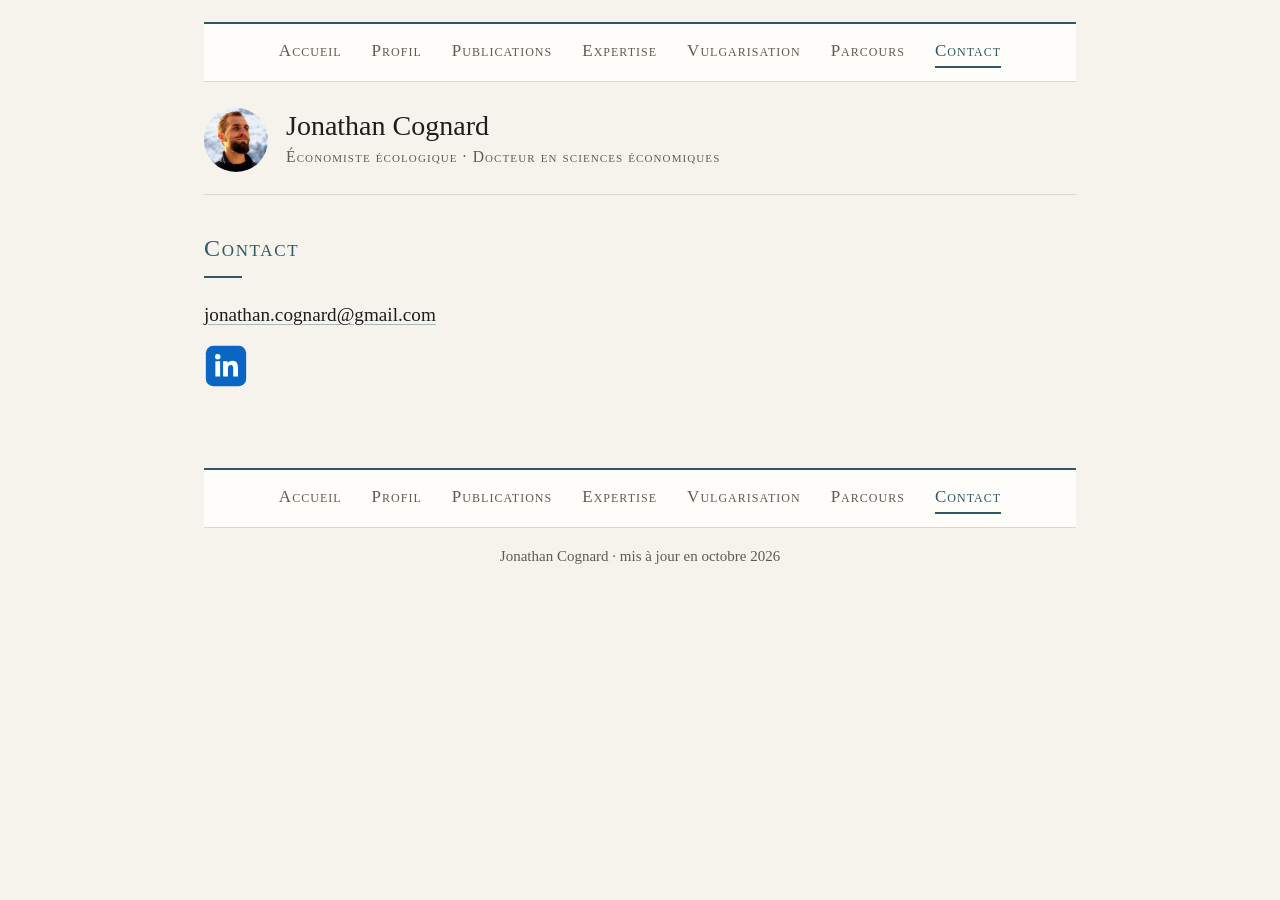
==== contact.html @ 6bd9a7a1 "Add files via upload" ====
<!DOCTYPE html>
<html lang="fr">
<head>
<meta charset="utf-8">
<meta name="viewport" content="width=device-width, initial-scale=1">
<title>Contact, Jonathan Cognard</title>
<meta name="description" content="Contacter Jonathan Cognard.">
<link rel="stylesheet" href="style.css">
</head>
<body>
<div class="wrap">

  <nav>
    <a href="index.html">Accueil</a>
    <a href="profil.html">Profil</a>
    <a href="publications.html">Publications</a>
    <a href="expertise.html">Expertise</a>
    <a href="vulgarisation.html">Vulgarisation</a>
    <a href="parcours.html">Parcours</a>
    <a href="contact.html" class="on">Contact</a>
  </nav>

  <div class="banner">
    <a class="av" href="index.html"><img src="photo.jpg" alt="Portrait de Jonathan Cognard"></a>
    <div><a class="nm" href="index.html">Jonathan Cognard</a><div class="tg">Économiste écologique · Docteur en sciences économiques</div></div>
  </div>

  <!-- ================= CONTACT ================= -->
  <section id="contact">
    <h2>Contact</h2>
    <p style="font-size:1.2rem"><a href="mailto:jonathan.cognard@gmail.com">jonathan.cognard@gmail.com</a></p>
    <p><a class="li-big" href="https://www.linkedin.com/in/jonathan-cognard-17158998/" target="_blank" rel="noopener" aria-label="Profil LinkedIn de Jonathan Cognard" title="LinkedIn"><svg viewBox="0 0 24 24" width="44" height="44"><rect x="1" y="1" width="22" height="22" rx="4" fill="#0a66c2"/><path d="M6.2 9.4h2.6v8.3H6.2zM7.5 5.4a1.5 1.5 0 1 1 0 3 1.5 1.5 0 0 1 0-3zM10.4 9.4h2.5v1.1h.04c.35-.66 1.2-1.36 2.47-1.36 2.64 0 3.13 1.74 3.13 4v4.56h-2.6v-4.04c0-.96-.02-2.2-1.34-2.2-1.34 0-1.55 1.05-1.55 2.13v4.11h-2.6z" fill="#fff"/></svg></a></p>
  </section>


  <nav class="bottom">
    <a href="index.html">Accueil</a>
    <a href="profil.html">Profil</a>
    <a href="publications.html">Publications</a>
    <a href="expertise.html">Expertise</a>
    <a href="vulgarisation.html">Vulgarisation</a>
    <a href="parcours.html">Parcours</a>
    <a href="contact.html" class="on">Contact</a>
  </nav>

  <footer>Jonathan Cognard · mis à jour en octobre 2026</footer>
</div>
</body>
</html>
---- style.css ----
/* Feuille de style commune à toutes les pages du site.
   Pour changer la couleur d'accent : modifier --accent ci-dessous. */

/* ===== Police LM Roman 10 (dossier fonts/) ===== */
@font-face { font-family:"LM Roman 10"; src:url("fonts/lmroman10-regular.woff2") format("woff2"); font-weight:400; font-style:normal; font-display:swap; }
@font-face { font-family:"LM Roman 10"; src:url("fonts/lmroman10-italic.woff2") format("woff2"); font-weight:400; font-style:italic; font-display:swap; }
@font-face { font-family:"LM Roman 10"; src:url("fonts/lmroman10-bold.woff2") format("woff2"); font-weight:700; font-style:normal; font-display:swap; }

/* ===== Couleurs ===== */
:root {
  --bg:#f6f3ed;       /* fond blanc cassé */
  --card:#fffdf9;     /* fond des encadrés */
  --text:#1d1d1b;     /* noir mat */
  --muted:#5f5b53;    /* texte secondaire */
  --line:#ddd6c9;     /* filets */
  --accent:#2f5866;   /* bleu ardoise (seule couleur) */
  --soft:#e8edee;     /* accent très clair */
}

* { box-sizing:border-box; }
html { scroll-behavior:smooth; scroll-padding-top:22px; }
body { margin:0; background:var(--bg); color:var(--text);
       font:19px/1.6 "LM Roman 10","Latin Modern Roman","Computer Modern",Georgia,serif; }
a { color:var(--text); text-decoration:underline; text-decoration-color:#a9b8bd; text-underline-offset:3px; text-decoration-thickness:1px; }
a:hover { text-decoration-color:var(--accent); }
.wrap { max-width:920px; margin:0 auto; padding:0 24px; }
p { margin:0 0 14px; }
.small { font-size:16px; color:var(--muted); }

/* ===== Menu ===== */
nav { display:flex; justify-content:center; flex-wrap:wrap; gap:4px 30px; margin-top:22px; padding:13px 10px; font-size:17px; font-variant:small-caps; letter-spacing:.06em;
      background:var(--card); border-top:2px solid var(--accent); border-bottom:1px solid var(--line); }
nav a { text-decoration:none; color:var(--muted); padding-bottom:2px; border-bottom:2px solid transparent; }
nav a:hover { color:var(--accent); }
nav a.on { color:var(--accent); border-bottom-color:var(--accent); }
nav.bottom { margin-top:40px; }

/* ===== En-tête de l'accueil ===== */
.strip { position:relative; left:50%; transform:translateX(-50%); width:min(1120px, calc(100vw - 32px)); height:170px; margin-top:12px; border-radius:3px; background:url(eau.jpg) center 55%/cover; }
.head { display:grid; grid-template-columns:170px 1fr; gap:34px; align-items:start; padding:34px 0 8px; }
.avatar { width:170px; height:170px; border-radius:50%; overflow:hidden; background:#e6e0d4; }
.avatar img { width:100%; height:100%; object-fit:cover; object-position:center 28%; display:block; }
h1 { font-weight:400; font-size:3rem; line-height:1.05; margin:4px 0 0; letter-spacing:.01em; }
.tagline { margin:8px 0 0; font-variant:small-caps; letter-spacing:.07em; font-size:1.05rem; color:var(--muted); }
.aff { margin-top:18px; border-top:1px solid var(--line); }
.aff-l { font-size:14px; font-variant:small-caps; letter-spacing:.08em; color:var(--accent); margin:10px 0 0; }
.role-row { display:grid; grid-template-columns:1fr auto; gap:18px; align-items:center; padding:10px 0 12px; border-bottom:1px solid var(--line); }
.role-row .rt { font-weight:700; font-size:1.25rem; line-height:1.2; }
.role-row .ri { font-size:16px; color:var(--muted); font-style:italic; margin-top:3px; line-height:1.35; }
.role-row .rl { display:flex; align-items:center; gap:14px; }
.role-row .rl img { height:38px; width:auto; mix-blend-mode:multiply; }
.pitch { margin:26px 0 20px; max-width:760px; font-size:18.5px; }
.links { display:flex; flex-wrap:wrap; gap:8px 10px; font-size:15.5px; }
.links a { display:inline-flex; align-items:center; gap:7px; padding:4px 12px 4px 9px; border:1px solid var(--line); border-radius:99px; text-decoration:none; background:var(--card); }
.links a:hover { border-color:var(--accent); }
.links svg { width:18px; height:18px; flex-shrink:0; }
.intro { padding-bottom:30px; }

/* ===== Bandeau des pages intérieures ===== */
.banner { display:flex; align-items:center; gap:18px; margin:26px 0 0; padding-bottom:22px; }
.banner .av { width:64px; height:64px; border-radius:50%; overflow:hidden; flex-shrink:0; }
.banner .av img { width:100%; height:100%; object-fit:cover; object-position:center 28%; display:block; }
.banner .nm { font-size:1.75rem; line-height:1.1; text-decoration:none; }
.banner .tg { font-variant:small-caps; letter-spacing:.07em; color:var(--muted); font-size:.98rem; }

/* ===== Rubriques ===== */
section { padding:34px 0 16px; border-top:1px solid var(--line); }
h2 { font-weight:400; font-variant:small-caps; letter-spacing:.07em; font-size:1.5rem; color:var(--accent); margin:0 0 22px; }
h2::after { content:""; display:block; width:38px; height:2px; background:var(--accent); margin-top:8px; }
h3 { font-weight:700; font-size:1.3rem; color:#1f4250; margin:34px 0 10px; padding-bottom:6px; border-bottom:1px solid var(--line); }
.lede { color:var(--muted); margin:-8px 0 22px; max-width:760px; }

/* ===== Encadrés ===== */
.box, .mcol, .mission-g { background:var(--card); border:1px solid var(--line); border-radius:4px; padding:18px 20px; }
.box > b, .mcol h4 { display:block; font-weight:700; font-size:1.18rem; color:var(--accent); margin:0 0 12px; padding-bottom:8px; border-bottom:1px solid var(--line); line-height:1.3; }
.grid2 { display:grid; grid-template-columns:1fr 1fr; gap:16px; }
.wide { grid-column:1 / -1; }

/* institutions avec logo */
.org { display:inline-flex; align-items:center; gap:12px; vertical-align:middle; }
.org img { height:34px; width:auto; max-width:120px; object-fit:contain; mix-blend-mode:multiply; }
.org small { display:block; font-size:.86em; color:var(--muted); font-style:italic; line-height:1.3; }

/* projet principal */
.proj-h { display:grid; grid-template-columns:auto 1fr; gap:16px; align-items:center; margin-bottom:6px; }
.proj-h img { height:62px; width:auto; }
.proj-h .pt { font-weight:700; font-size:1.05rem; line-height:1.3; }
.proj-h .ps { font-size:15.5px; color:var(--muted); font-style:italic; line-height:1.35; }
.proj-p { font-size:16.5px; line-height:1.5; margin:8px 0 4px; }
.wp { font-size:16.5px; line-height:1.5; padding:10px 0 0; margin-top:10px; border-top:1px dashed var(--line); }
.wp .lbl { display:block; font-weight:700; }
.nb { display:inline-grid; place-items:center; width:23px; height:23px; border:1.5px solid var(--accent); border-radius:50%; color:var(--accent); font-size:13.5px; font-weight:700; margin-right:9px; vertical-align:1px; line-height:1; }

.plist { list-style:none; margin:0; padding:0; }
.plist li { font-size:16.5px; line-height:1.45; padding:10px 0; border-top:1px dashed var(--line); }
.plist li:first-child { border-top:0; padding-top:0; }
.plist .meth { display:block; font-weight:700; }
.plist .subj { display:block; font-style:italic; color:var(--muted); font-size:15.5px; margin-bottom:2px; }

/* fil des 12 derniers mois */
.feed { display:grid; grid-template-columns:128px 1fr; gap:0 18px; }
.feed .m { color:var(--accent); padding:11px 0; border-top:1px solid var(--line); font-size:16px; }
.feed .items { border-top:1px solid var(--line); }
.feed .m:first-child, .feed .items:nth-child(2) { border-top:0; }
.feed .it { display:grid; grid-template-columns:34px 1fr; gap:12px; align-items:start; padding:10px 0; font-size:16.5px; line-height:1.45; }
.feed .it + .it { border-top:1px dashed var(--line); }
.ic { width:34px; height:34px; display:grid; place-items:center; }
.ic img { max-width:34px; max-height:34px; mix-blend-mode:multiply; }
.ic svg { width:30px; height:30px; }
.go { font-size:14.5px; margin-left:8px; white-space:nowrap; }
.thumb { float:right; width:74px; margin:2px 0 6px 14px; border:1px solid var(--line); display:block; }
.thumb img { width:100%; display:block; }
.it::after, .clist li > div::after { content:""; display:block; clear:both; }

/* ===== Profil de recherche ===== */
.matrix { display:grid; grid-template-columns:1fr 1fr; gap:16px; }
.mcol ul { list-style:none; margin:0; padding:0; }
.mcol li { font-size:16.5px; line-height:1.35; padding:5px 0 5px 16px; position:relative; }
.mcol li::before { content:""; position:absolute; left:0; top:13px; width:5px; height:5px; border-radius:50%; background:var(--accent); }
.mcol li small { display:block; color:var(--muted); font-style:italic; font-size:14.5px; }
.mcol .sub { font-variant:small-caps; letter-spacing:.06em; color:var(--muted); font-size:15px; margin:12px 0 2px; }
.mcol .sub:first-of-type { margin-top:0; }
.mcol .intro-k { font-size:16px; margin:0 0 6px; line-height:1.45; }

/* ===== Publications ===== */
.pubs { list-style:none; padding:0; margin:0; }
.pubs li { display:grid; grid-template-columns:112px 1fr; gap:18px; align-items:start; padding:13px 0; border-top:1px dashed var(--line); font-size:17px; line-height:1.5; }
.pubs li:first-child { border-top:0; }
.pubs .t { font-weight:700; }
.me { color:#1f4250; font-weight:700; }
/* logo de l'éditeur (fichiers logos/ed-*.png) */
.pl { width:112px; height:52px; display:flex; align-items:center; justify-content:center; }
.pl img { max-width:112px; max-height:46px; width:auto; height:auto; mix-blend-mode:multiply; }
.pl img.tall { max-height:56px; }
.pl svg { width:30px; height:30px; }
.pl.blank::before { content:""; width:40px; border-top:1px dashed var(--line); }

.clist { list-style:none; margin:0; padding:0; }
.clist li { display:grid; grid-template-columns:96px 1fr; gap:14px; padding:11px 0; border-top:1px dashed var(--line); font-size:17px; line-height:1.45; }
.clist li:first-child { border-top:0; }
.clist .y { color:var(--accent); }
.clist .w { color:var(--muted); font-size:15.5px; }

/* ===== Expertise ===== */
.missions { display:grid; gap:16px; }
.mission-g > .org { margin-bottom:6px; font-weight:700; }
.mission-g > .org img { height:40px; }
.mission { display:grid; grid-template-columns:130px 1fr; gap:4px 20px; padding:12px 0 6px; border-top:1px dashed var(--line); margin-top:10px; }
.mission .d { color:var(--accent); font-size:16px; }
.mission .t { font-weight:700; line-height:1.35; }
.mission p { margin:6px 0 0; font-size:16.5px; line-height:1.5; }
.li-big { display:inline-block; line-height:0; text-decoration:none; }
.li-big:hover svg { opacity:.85; }
.jlist { list-style:none; margin:0; padding:0; font-size:17px; }
.jlist li { padding:5px 0 5px 16px; position:relative; }
.jlist li::before { content:""; position:absolute; left:0; top:15px; width:5px; height:5px; border-radius:50%; background:var(--accent); }

/* ===== Vulgarisation ===== */
.media { display:grid; grid-template-columns:repeat(3,1fr); gap:16px; }
.card { display:block; text-decoration:none; background:var(--card); border:1px solid var(--line); border-radius:4px; overflow:hidden; color:var(--text); }
.card:hover { border-color:var(--accent); }
.card .v { height:110px; position:relative; display:grid; place-items:center; text-align:center; padding:10px;
           background:var(--soft); font-size:1.2rem; font-variant:small-caps; letter-spacing:.05em; color:var(--accent); border-bottom:1px solid var(--line); }
.card .v img { position:absolute; inset:0; width:100%; height:100%; object-fit:cover; }
.card .v img.lg { position:static; width:auto; height:auto; max-width:80%; max-height:44px; object-fit:contain; mix-blend-mode:multiply; }
.card .c { padding:10px 14px 12px; font-size:15.5px; line-height:1.4; }
.card .c i { color:var(--muted); }

/* ===== Parcours ===== */
.cv { display:grid; grid-template-columns:110px 1fr; gap:12px 18px; font-size:17.5px; }
.cv .y { color:var(--accent); }
.cv .org img { height:34px; }
.fund { display:flex; flex-wrap:wrap; align-items:center; gap:6px 18px; margin-top:6px; font-size:15.5px; }
.fund .org img { height:30px; }

footer { margin-top:0; padding:16px 0 40px; text-align:center; font-size:15px; color:var(--muted); }

/* ===== Plan de la page (colonne de gauche, grands écrans) ===== */
.toc { position:sticky; top:26px; height:0; z-index:5; }
.toc-in { position:absolute; top:6px; right:calc(100% + 26px); width:min(190px, calc((100vw - 920px) / 2 - 30px)); font-size:14.5px; line-height:1.3; }
.toc-t { font-variant:small-caps; letter-spacing:.08em; color:var(--accent); font-size:14px; margin:0 0 8px 14px; }
.toc a { display:block; text-decoration:none; color:var(--muted); padding:5px 0 5px 12px; border-left:2px solid var(--line); }
.toc a.sub { padding-left:24px; font-size:13.5px; }
.toc a:hover { color:var(--text); }
.toc a.act { color:var(--accent); border-left-color:var(--accent); }
@media (max-width:1239px) { .toc { display:none; } }

@media (max-width:760px) {
  body { font-size:17.5px; }
  nav { gap:4px 16px; font-size:16px; padding:10px 8px; }
  .strip { height:130px; }
  .head { grid-template-columns:1fr; gap:14px; padding-top:22px; }
  .avatar { width:104px; height:104px; }
  h1 { font-size:2.2rem; }
  .role-row { grid-template-columns:1fr; gap:8px; }
  .grid2, .matrix, .media { grid-template-columns:1fr; }
  .feed { grid-template-columns:1fr; }
  .feed .items { border-top:0; }
  .clist li, .cv, .mission { grid-template-columns:1fr; gap:0; }
  .cv .y { margin-top:10px; }
  .pubs li { grid-template-columns:76px 1fr; gap:12px; }
  .pl { width:76px; }
  .pl img { max-width:76px; max-height:36px; }
}
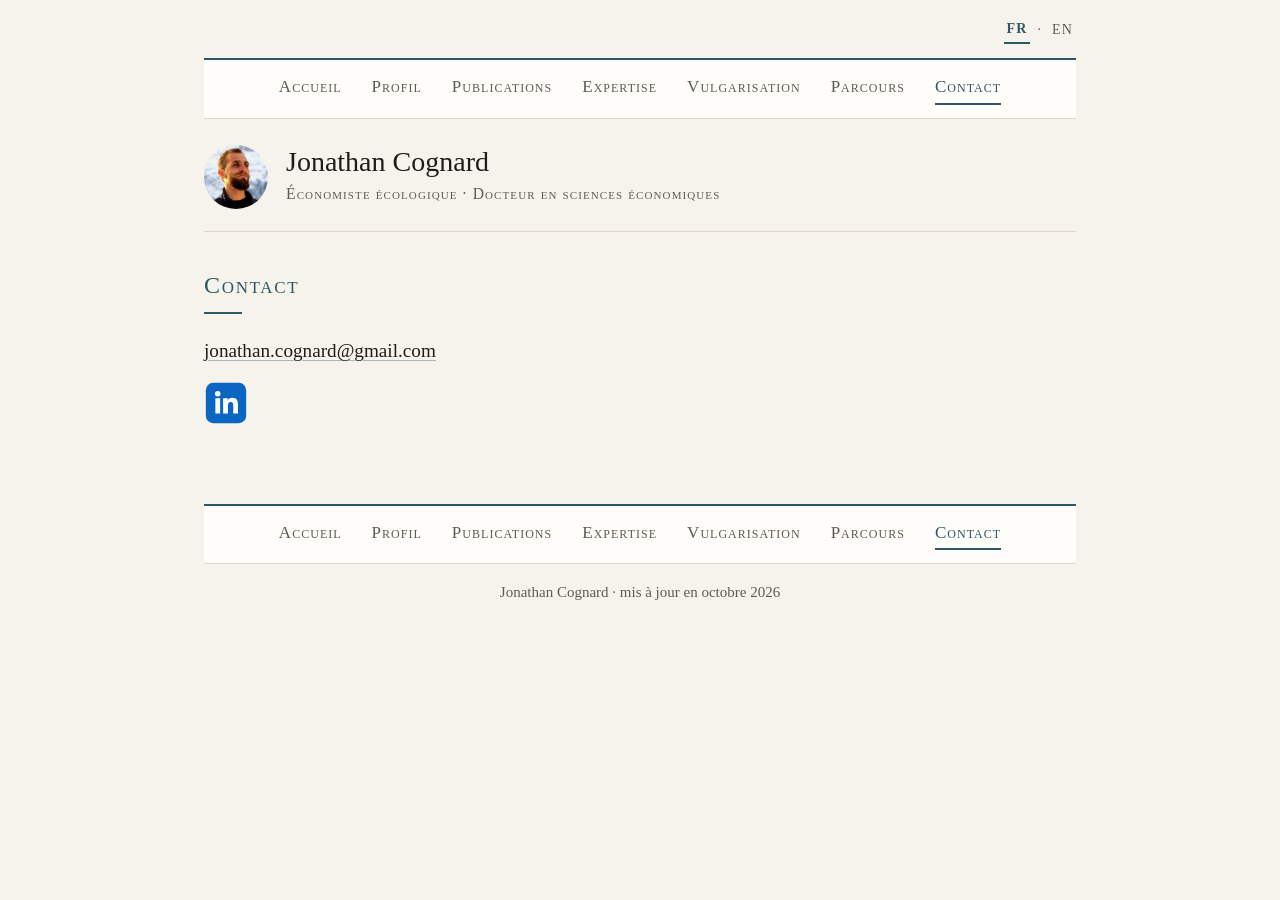
==== commit 78bbf227: "Add files via upload" ====
--- a/contact.html
+++ b/contact.html
@@ -6,10 +6,15 @@
 <title>Contact, Jonathan Cognard</title>
 <meta name="description" content="Contacter Jonathan Cognard.">
 <link rel="stylesheet" href="style.css">
+<link rel="icon" href="favicon.ico" sizes="any">
+<link rel="icon" type="image/png" href="favicon-192.png">
+<link rel="apple-touch-icon" href="apple-touch-icon.png">
+<link rel="alternate" hreflang="en" href="en/contact.html">
 </head>
 <body>
 <div class="wrap">
 
+  <div class="langsw"><a class="on" href="contact.html">FR</a><span aria-hidden="true">·</span><a href="en/contact.html" hreflang="en" lang="en">EN</a></div>
   <nav>
     <a href="index.html">Accueil</a>
     <a href="profil.html">Profil</a>
--- a/style.css
+++ b/style.css
@@ -26,6 +26,12 @@
 .wrap { max-width:920px; margin:0 auto; padding:0 24px; }
 p { margin:0 0 14px; }
 .small { font-size:16px; color:var(--muted); }
+
+/* ===== Langue ===== */
+.langsw { display:flex; justify-content:flex-end; align-items:center; gap:7px; margin:16px 0 -8px; font-size:14px; letter-spacing:.08em; color:var(--muted); }
+.langsw a { text-decoration:none; color:var(--muted); padding:2px 3px; }
+.langsw a:hover { color:var(--accent); }
+.langsw a.on { color:var(--accent); font-weight:700; border-bottom:2px solid var(--accent); }
 
 /* ===== Menu ===== */
 nav { display:flex; justify-content:center; flex-wrap:wrap; gap:4px 30px; margin-top:22px; padding:13px 10px; font-size:17px; font-variant:small-caps; letter-spacing:.06em;
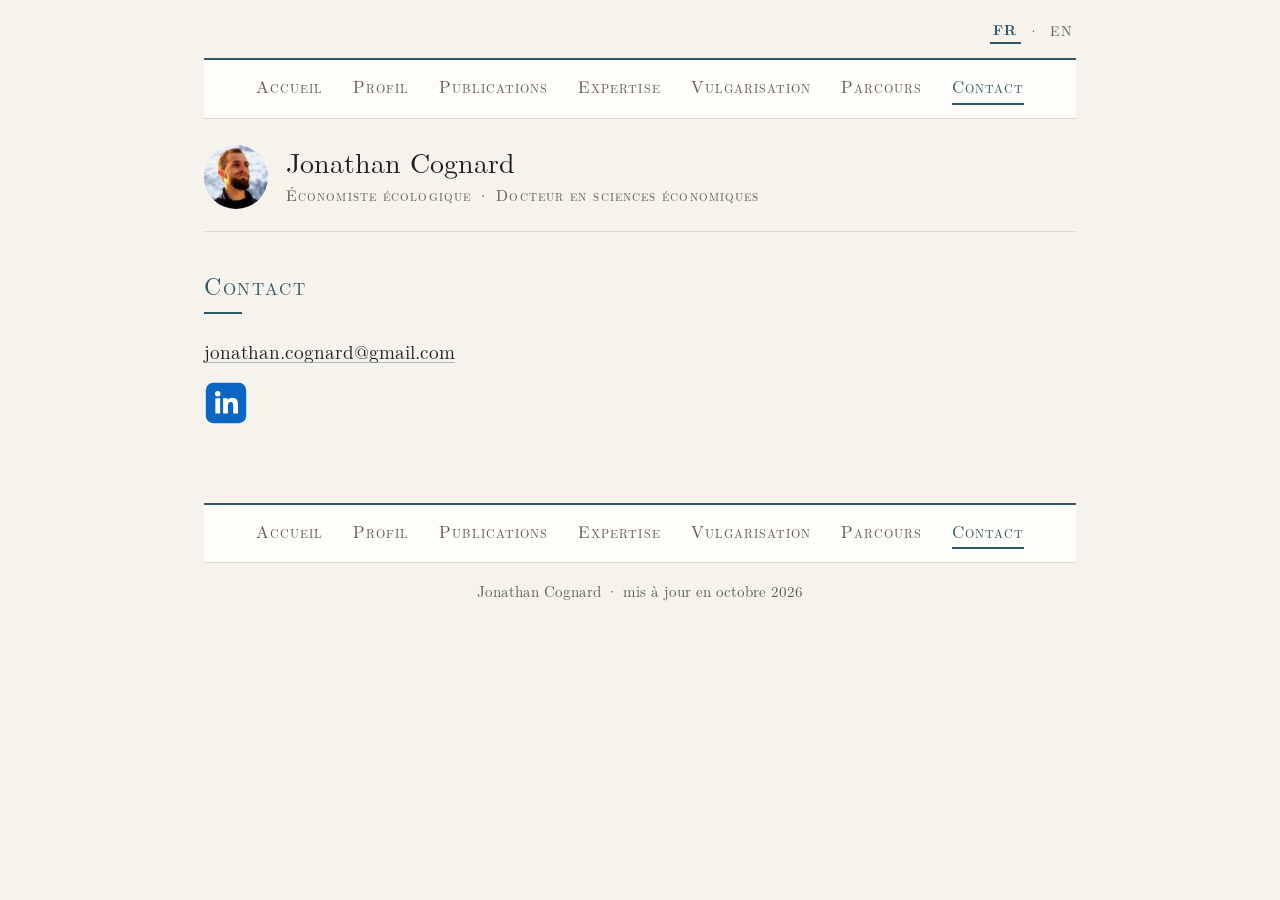
==== commit 217f2ba4: "Add files via upload" ====
--- a/contact.html
+++ b/contact.html
@@ -9,12 +9,12 @@
 <link rel="icon" href="favicon.ico" sizes="any">
 <link rel="icon" type="image/png" href="favicon-192.png">
 <link rel="apple-touch-icon" href="apple-touch-icon.png">
-<link rel="alternate" hreflang="en" href="en/contact.html">
+<link rel="alternate" hreflang="en" href="en-contact.html">
 </head>
 <body>
 <div class="wrap">
 
-  <div class="langsw"><a class="on" href="contact.html">FR</a><span aria-hidden="true">·</span><a href="en/contact.html" hreflang="en" lang="en">EN</a></div>
+  <div class="langsw"><a class="on" href="contact.html">FR</a><span aria-hidden="true">·</span><a href="en-contact.html" hreflang="en" lang="en">EN</a></div>
   <nav>
     <a href="index.html">Accueil</a>
     <a href="profil.html">Profil</a>
--- a/style.css
+++ b/style.css
@@ -1,10 +1,10 @@
 /* Feuille de style commune à toutes les pages du site.
    Pour changer la couleur d'accent : modifier --accent ci-dessous. */
 
-/* ===== Police LM Roman 10 (dossier fonts/) ===== */
-@font-face { font-family:"LM Roman 10"; src:url("fonts/lmroman10-regular.woff2") format("woff2"); font-weight:400; font-style:normal; font-display:swap; }
-@font-face { font-family:"LM Roman 10"; src:url("fonts/lmroman10-italic.woff2") format("woff2"); font-weight:400; font-style:italic; font-display:swap; }
-@font-face { font-family:"LM Roman 10"; src:url("fonts/lmroman10-bold.woff2") format("woff2"); font-weight:700; font-style:normal; font-display:swap; }
+/* ===== Police LM Roman 10 (fichiers lmroman10-*.woff2) ===== */
+@font-face { font-family:"LM Roman 10"; src:url("lmroman10-regular.woff2") format("woff2"); font-weight:400; font-style:normal; font-display:swap; }
+@font-face { font-family:"LM Roman 10"; src:url("lmroman10-italic.woff2") format("woff2"); font-weight:400; font-style:italic; font-display:swap; }
+@font-face { font-family:"LM Roman 10"; src:url("lmroman10-bold.woff2") format("woff2"); font-weight:700; font-style:normal; font-display:swap; }
 
 /* ===== Couleurs ===== */
 :root {
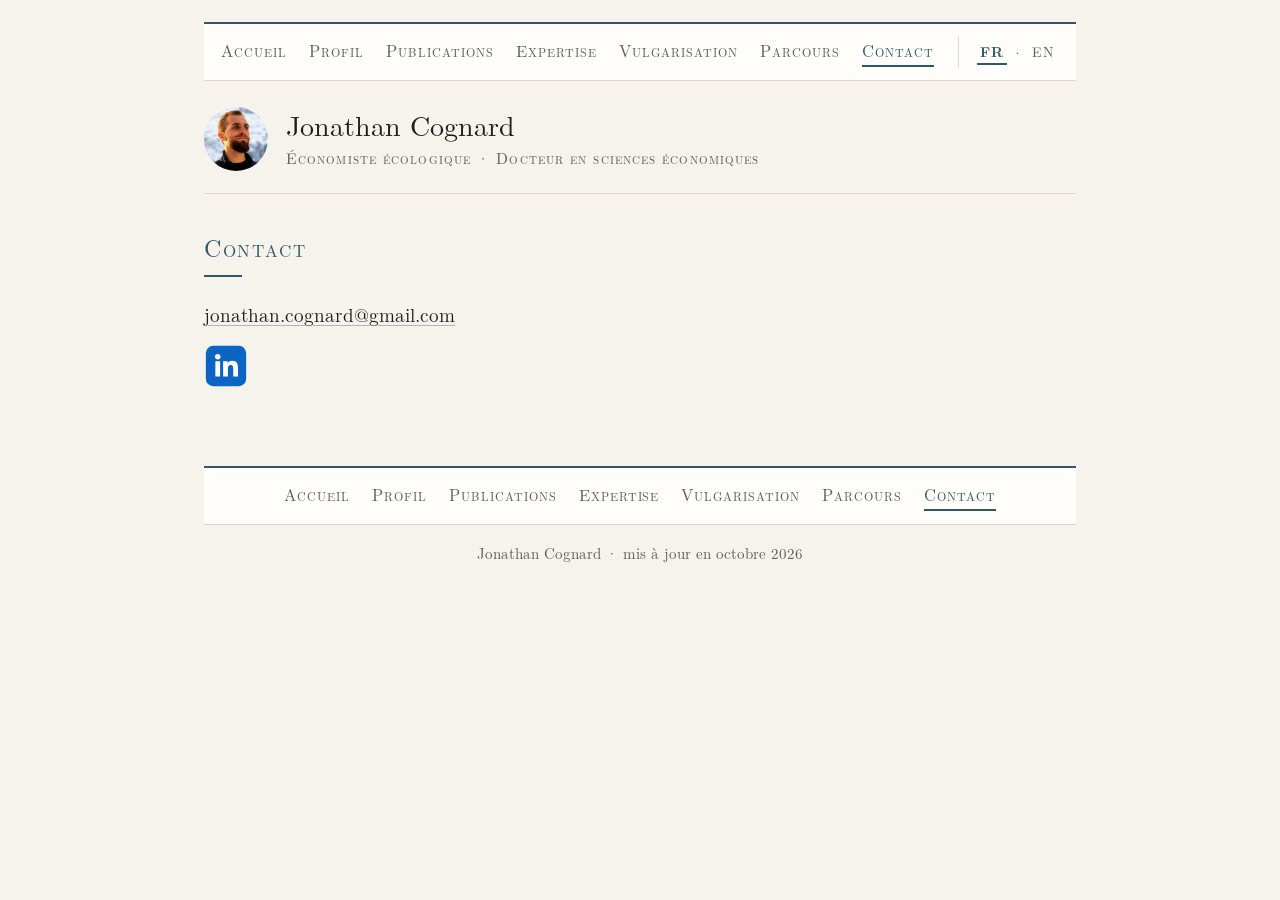
==== commit 2c1fc59b: "Add files via upload" ====
--- a/contact.html
+++ b/contact.html
@@ -14,7 +14,6 @@
 <body>
 <div class="wrap">
 
-  <div class="langsw"><a class="on" href="contact.html">FR</a><span aria-hidden="true">·</span><a href="en-contact.html" hreflang="en" lang="en">EN</a></div>
   <nav>
     <a href="index.html">Accueil</a>
     <a href="profil.html">Profil</a>
@@ -23,6 +22,7 @@
     <a href="vulgarisation.html">Vulgarisation</a>
     <a href="parcours.html">Parcours</a>
     <a href="contact.html" class="on">Contact</a>
+    <div class="langsw"><a class="on" href="contact.html">FR</a><span aria-hidden="true">·</span><a href="en-contact.html" hreflang="en" lang="en">EN</a></div>
   </nav>
 
   <div class="banner">
--- a/style.css
+++ b/style.css
@@ -28,13 +28,13 @@
 .small { font-size:16px; color:var(--muted); }
 
 /* ===== Langue ===== */
-.langsw { display:flex; justify-content:flex-end; align-items:center; gap:7px; margin:16px 0 -8px; font-size:14px; letter-spacing:.08em; color:var(--muted); }
-.langsw a { text-decoration:none; color:var(--muted); padding:2px 3px; }
+.langsw { display:flex; align-items:center; gap:5px; margin-left:2px; padding-left:18px; border-left:1px solid var(--line); font-size:14px; font-variant:normal; letter-spacing:.08em; color:var(--muted); }
+.langsw a { text-decoration:none; color:var(--muted); padding:1px 3px; border-bottom:2px solid transparent; }
 .langsw a:hover { color:var(--accent); }
 .langsw a.on { color:var(--accent); font-weight:700; border-bottom:2px solid var(--accent); }
 
 /* ===== Menu ===== */
-nav { display:flex; justify-content:center; flex-wrap:wrap; gap:4px 30px; margin-top:22px; padding:13px 10px; font-size:17px; font-variant:small-caps; letter-spacing:.06em;
+nav { display:flex; justify-content:center; flex-wrap:wrap; gap:4px 22px; margin-top:22px; padding:13px 10px; font-size:16.5px; font-variant:small-caps; letter-spacing:.06em;
       background:var(--card); border-top:2px solid var(--accent); border-bottom:1px solid var(--line); }
 nav a { text-decoration:none; color:var(--muted); padding-bottom:2px; border-bottom:2px solid transparent; }
 nav a:hover { color:var(--accent); }
@@ -194,6 +194,7 @@
 @media (max-width:760px) {
   body { font-size:17.5px; }
   nav { gap:4px 16px; font-size:16px; padding:10px 8px; }
+  .langsw { border-left:0; padding-left:0; margin-left:0; }
   .strip { height:130px; }
   .head { grid-template-columns:1fr; gap:14px; padding-top:22px; }
   .avatar { width:104px; height:104px; }
